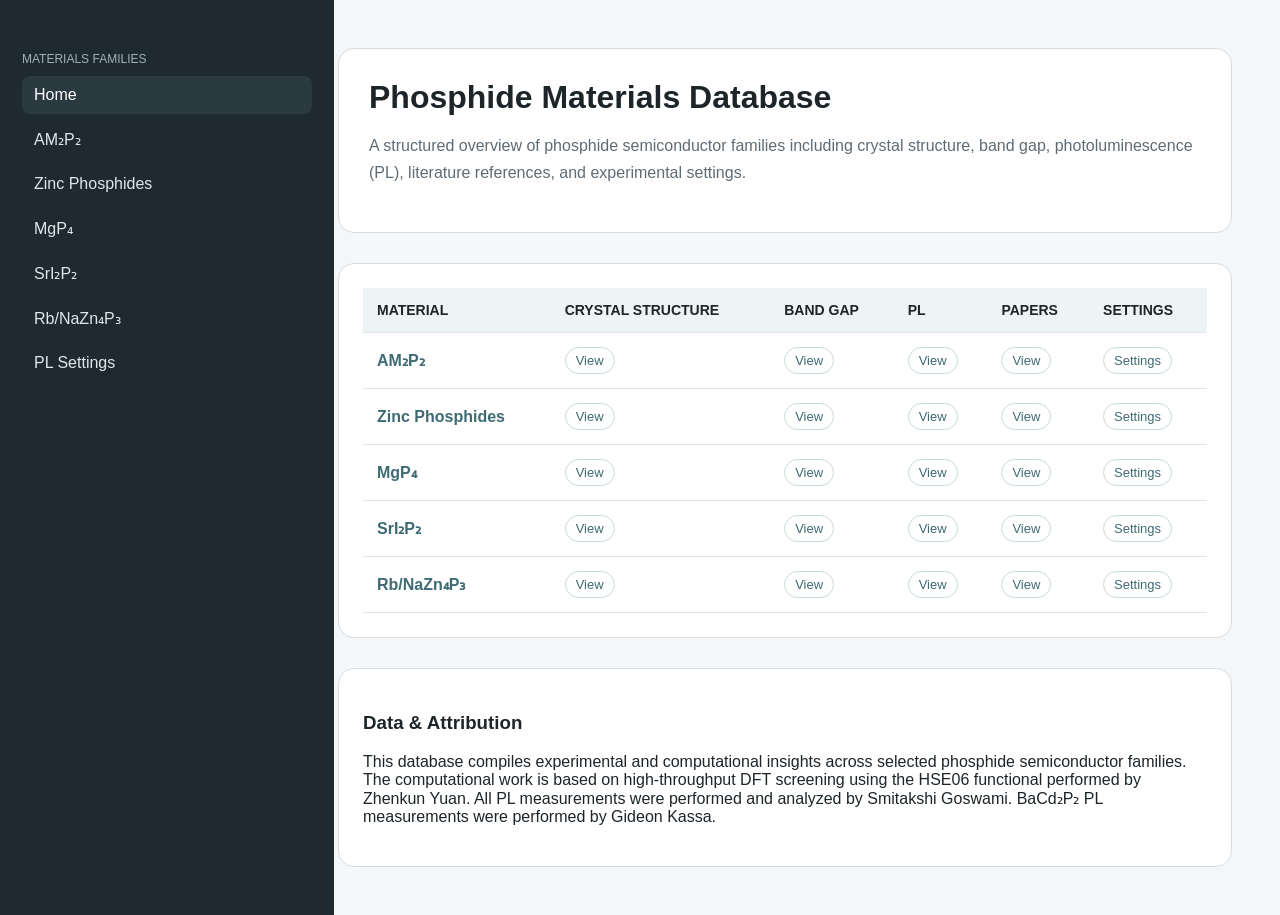
==== index.html @ 9cebbae7 "index.html" ====
<!DOCTYPE html>
<html lang="en">
<head>
  <meta charset="UTF-8" />
  <meta name="viewport" content="width=device-width, initial-scale=1.0" />
  <title>Phosphide Materials Database</title>

  <style>
    :root {
      --bg: #f4f6f8;
      --panel: #ffffff;
      --sidebar: #1f2a30;
      --sidebar-text: #dfe7eb;
      --accent: #3e6b73;
      --accent-light: #eef4f5;
      --text: #1d2529;
      --muted: #5f6b73;
      --border: #d6dde1;
    }

    body {
      margin: 0;
      font-family: Arial, sans-serif;
      background: var(--bg);
      color: var(--text);
    }

    .layout {
      display: flex;
      min-height: 100vh;
    }

    /* Sidebar */
    .sidebar {
      width: 290px;
      background: var(--sidebar);
      color: var(--sidebar-text);
      padding: 28px 22px;
      position: fixed;
      height: 100vh;
    }

    .nav-section-title {
      margin: 24px 0 10px 0;
      font-size: 12px;
      text-transform: uppercase;
      color: #9fb1ba;
    }

    .nav a {
      display: block;
      color: var(--sidebar-text);
      text-decoration: none;
      padding: 10px 12px;
      border-radius: 8px;
      margin-bottom: 6px;
    }

    .nav a:hover,
    .nav a.active {
      background: #2b3940;
      color: white;
    }

    /* Content */
    .content {
      margin-left: 290px;
      padding: 48px;
      width: calc(100% - 290px);
    }

    .hero {
      background: white;
      border: 1px solid var(--border);
      border-radius: 16px;
      padding: 30px;
      margin-bottom: 30px;
    }

    .hero h2 {
      margin: 0 0 10px 0;
      font-size: 32px;
    }

    .hero p {
      color: var(--muted);
      line-height: 1.7;
    }

    /* Table */
    .table-card {
      background: white;
      border: 1px solid var(--border);
      border-radius: 16px;
      padding: 24px;
    }

    table {
      width: 100%;
      border-collapse: collapse;
    }

    th, td {
      padding: 14px;
      border-bottom: 1px solid #e1e6ea;
      text-align: left;
    }

    th {
      background: var(--accent-light);
      font-size: 14px;
      text-transform: uppercase;
    }

    .material {
      font-weight: bold;
      color: var(--accent);
    }

    .link {
      display: inline-block;
      padding: 5px 10px;
      border: 1px solid #c9d8dc;
      border-radius: 20px;
      text-decoration: none;
      color: var(--accent);
      font-size: 13px;
    }

    .link:hover {
      background: #eef4f5;
    }

    .section {
      margin-top: 30px;
      background: white;
      border: 1px solid var(--border);
      border-radius: 16px;
      padding: 24px;
    }

  </style>
</head>
<body>

<div class="layout">

  <!-- SIDEBAR (UNCHANGED AS YOU REQUESTED) -->
  <aside class="sidebar">

    <div class="nav-section-title">Materials Families</div>
    <nav class="nav">
      <a href="index.html" class="active">Home</a>
      <a href="am2p2.html">AM₂P₂</a>
      <a href="zp.html">Zinc Phosphides</a>
      <a href="mgp4.html">MgP₄</a>
      <a href="sri2p2.html">SrI₂P₂</a>
      <a href="rb-nazn4p3.html">Rb/NaZn₄P₃</a>
      <a href="pl-settings.html">PL Settings</a>
    </nav>

  </aside>

  <!-- MAIN CONTENT -->
  <main class="content">

    <section class="hero">
      <h2>Phosphide Materials Database</h2>
      <p>
        A structured overview of phosphide semiconductor families including crystal structure,
        band gap, photoluminescence (PL), literature references, and experimental settings.
      </p>
    </section>

    <!-- TABLE -->
    <section class="table-card">
      <table>
        <thead>
          <tr>
            <th>Material</th>
            <th>Crystal Structure</th>
            <th>Band Gap</th>
            <th>PL</th>
            <th>Papers</th>
            <th>Settings</th>
          </tr>
        </thead>

        <tbody>

          <tr>
            <td class="material">AM₂P₂</td>
            <td><a class="link" href="am2p2.html">View</a></td>
            <td><a class="link" href="am2p2.html">View</a></td>
            <td><a class="link" href="am2p2.html">View</a></td>
            <td><a class="link" href="am2p2.html">View</a></td>
            <td><a class="link" href="pl-settings.html">Settings</a></td>
          </tr>

          <tr>
            <td class="material">Zinc Phosphides</td>
            <td><a class="link" href="zp.html">View</a></td>
            <td><a class="link" href="zp.html">View</a></td>
            <td><a class="link" href="zp.html">View</a></td>
            <td><a class="link" href="zp.html">View</a></td>
            <td><a class="link" href="pl-settings.html">Settings</a></td>
          </tr>

          <tr>
            <td class="material">MgP₄</td>
            <td><a class="link" href="mgp4.html">View</a></td>
            <td><a class="link" href="mgp4.html">View</a></td>
            <td><a class="link" href="mgp4.html">View</a></td>
            <td><a class="link" href="mgp4.html">View</a></td>
            <td><a class="link" href="pl-settings.html">Settings</a></td>
          </tr>

          <tr>
            <td class="material">SrI₂P₂</td>
            <td><a class="link" href="sri2p2.html">View</a></td>
            <td><a class="link" href="sri2p2.html">View</a></td>
            <td><a class="link" href="sri2p2.html">View</a></td>
            <td><a class="link" href="sri2p2.html">View</a></td>
            <td><a class="link" href="pl-settings.html">Settings</a></td>
          </tr>

          <tr>
            <td class="material">Rb/NaZn₄P₃</td>
            <td><a class="link" href="rb-nazn4p3.html">View</a></td>
            <td><a class="link" href="rb-nazn4p3.html">View</a></td>
            <td><a class="link" href="rb-nazn4p3.html">View</a></td>
            <td><a class="link" href="rb-nazn4p3.html">View</a></td>
            <td><a class="link" href="pl-settings.html">Settings</a></td>
          </tr>

        </tbody>
      </table>
    </section>

    <!-- ATTRIBUTION -->
    <section class="section">
      <h3>Data & Attribution</h3>
      <p>
        This database compiles experimental and computational insights across selected phosphide
        semiconductor families. The computational work is based on high-throughput DFT screening
        using the HSE06 functional performed by Zhenkun Yuan. All PL measurements were performed
        and analyzed by Smitakshi Goswami. BaCd₂P₂ PL measurements were performed by Gideon Kassa.
      </p>
    </section>

  </main>

</div>

</body>
</html>
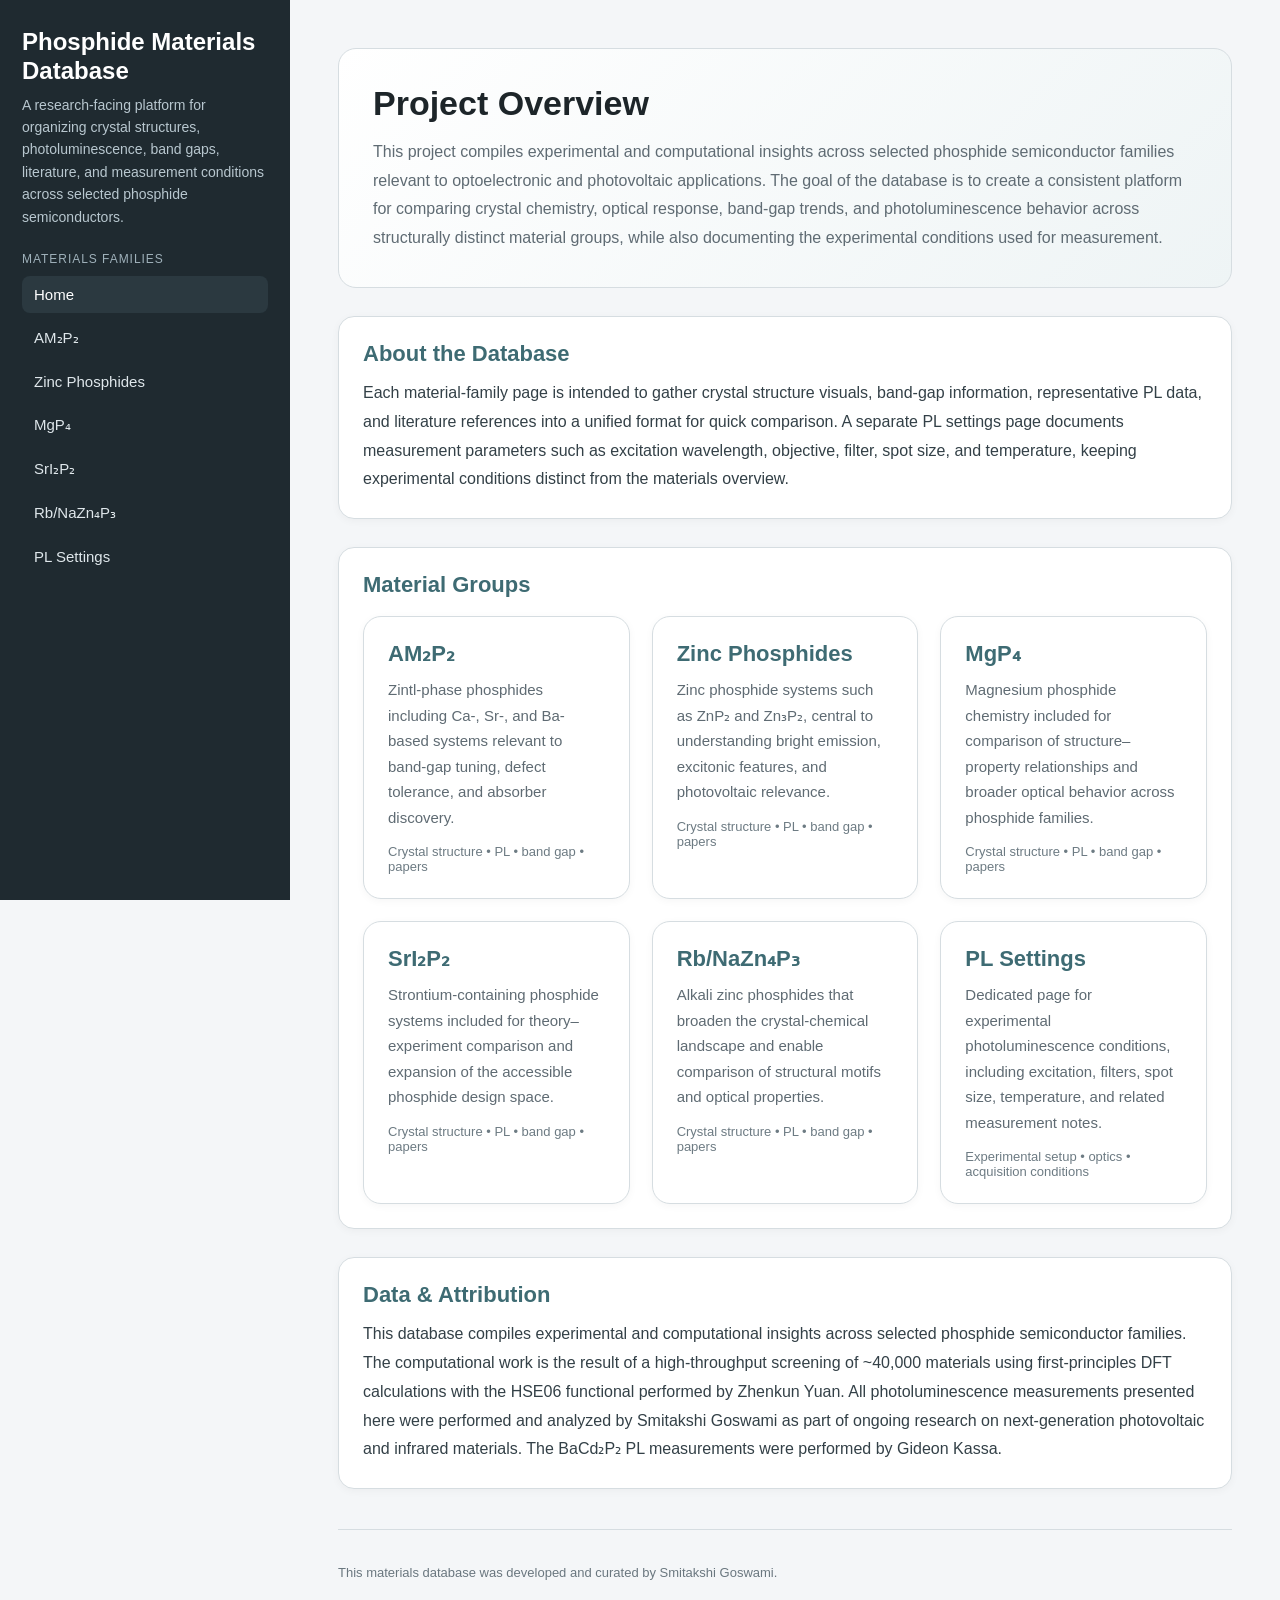
==== commit 0135fb71: "index.html" ====
--- a/index.html
+++ b/index.html
@@ -18,6 +18,10 @@
       --border: #d6dde1;
     }
 
+    * {
+      box-sizing: border-box;
+    }
+
     body {
       margin: 0;
       font-family: Arial, sans-serif;
@@ -30,19 +34,36 @@
       min-height: 100vh;
     }
 
-    /* Sidebar */
     .sidebar {
       width: 290px;
       background: var(--sidebar);
       color: var(--sidebar-text);
       padding: 28px 22px;
       position: fixed;
+      top: 0;
+      left: 0;
       height: 100vh;
+      overflow-y: auto;
+    }
+
+    .sidebar h1 {
+      margin: 0 0 8px 0;
+      font-size: 24px;
+      line-height: 1.2;
+      color: white;
+    }
+
+    .sidebar p {
+      margin: 0 0 24px 0;
+      font-size: 14px;
+      line-height: 1.6;
+      color: #b8c7cf;
     }
 
     .nav-section-title {
       margin: 24px 0 10px 0;
       font-size: 12px;
+      letter-spacing: 0.08em;
       text-transform: uppercase;
       color: #9fb1ba;
     }
@@ -54,6 +75,8 @@
       padding: 10px 12px;
       border-radius: 8px;
       margin-bottom: 6px;
+      font-size: 15px;
+      transition: background 0.18s ease;
     }
 
     .nav a:hover,
@@ -62,196 +85,249 @@
       color: white;
     }
 
-    /* Content */
     .content {
       margin-left: 290px;
-      padding: 48px;
+      padding: 48px 48px 56px;
       width: calc(100% - 290px);
     }
 
     .hero {
-      background: white;
+      background: linear-gradient(135deg, #ffffff, #eef4f5);
       border: 1px solid var(--border);
-      border-radius: 16px;
-      padding: 30px;
-      margin-bottom: 30px;
+      border-radius: 18px;
+      padding: 34px;
+      margin-bottom: 28px;
     }
 
     .hero h2 {
-      margin: 0 0 10px 0;
-      font-size: 32px;
+      margin: 0 0 14px 0;
+      font-size: 34px;
+      line-height: 1.2;
     }
 
     .hero p {
+      margin: 0;
+      max-width: 920px;
       color: var(--muted);
-      line-height: 1.7;
-    }
-
-    /* Table */
-    .table-card {
-      background: white;
+      font-size: 16px;
+      line-height: 1.8;
+    }
+
+    .section-card {
+      background: var(--panel);
       border: 1px solid var(--border);
       border-radius: 16px;
       padding: 24px;
-    }
-
-    table {
-      width: 100%;
-      border-collapse: collapse;
-    }
-
-    th, td {
-      padding: 14px;
-      border-bottom: 1px solid #e1e6ea;
-      text-align: left;
-    }
-
-    th {
-      background: var(--accent-light);
-      font-size: 14px;
-      text-transform: uppercase;
-    }
-
-    .material {
-      font-weight: bold;
+      margin-bottom: 28px;
+      box-shadow: 0 2px 8px rgba(18, 28, 33, 0.04);
+    }
+
+    .section-card h3 {
+      margin: 0 0 12px 0;
+      font-size: 22px;
       color: var(--accent);
     }
 
-    .link {
-      display: inline-block;
-      padding: 5px 10px;
-      border: 1px solid #c9d8dc;
-      border-radius: 20px;
-      text-decoration: none;
-      color: var(--accent);
-      font-size: 13px;
-    }
-
-    .link:hover {
-      background: #eef4f5;
-    }
-
-    .section {
-      margin-top: 30px;
+    .section-card p {
+      margin: 0;
+      color: #334047;
+      line-height: 1.8;
+      font-size: 16px;
+    }
+
+    .grid {
+      display: grid;
+      grid-template-columns: repeat(auto-fit, minmax(240px, 1fr));
+      gap: 22px;
+      margin-top: 18px;
+    }
+
+    .card {
+      display: block;
       background: white;
       border: 1px solid var(--border);
-      border-radius: 16px;
+      border-radius: 18px;
       padding: 24px;
-    }
-
+      text-decoration: none;
+      color: inherit;
+      box-shadow: 0 2px 8px rgba(18, 28, 33, 0.04);
+      transition: transform 0.18s ease, box-shadow 0.18s ease, border-color 0.18s ease;
+    }
+
+    .card:hover {
+      transform: translateY(-4px);
+      box-shadow: 0 10px 22px rgba(18, 28, 33, 0.08);
+      border-color: #b8cbd0;
+    }
+
+    .card h4 {
+      margin: 0 0 10px 0;
+      font-size: 22px;
+      color: var(--accent);
+    }
+
+    .card p {
+      margin: 0;
+      color: var(--muted);
+      font-size: 15px;
+      line-height: 1.7;
+    }
+
+    .card .meta {
+      margin-top: 14px;
+      font-size: 13px;
+      color: #6d7b83;
+    }
+
+    .site-footer {
+      margin-top: 40px;
+      padding: 20px 0;
+      font-size: 13px;
+      color: #6a777f;
+      border-top: 1px solid var(--border);
+      line-height: 1.6;
+    }
+
+    @media (max-width: 900px) {
+      .sidebar {
+        position: relative;
+        width: 100%;
+        height: auto;
+      }
+
+      .content {
+        margin-left: 0;
+        width: 100%;
+        padding: 28px 20px 36px;
+      }
+
+      .layout {
+        flex-direction: column;
+      }
+    }
   </style>
 </head>
 <body>
-
-<div class="layout">
-
-  <!-- SIDEBAR (UNCHANGED AS YOU REQUESTED) -->
-  <aside class="sidebar">
-
-    <div class="nav-section-title">Materials Families</div>
-    <nav class="nav">
-      <a href="index.html" class="active">Home</a>
-      <a href="am2p2.html">AM₂P₂</a>
-      <a href="zp.html">Zinc Phosphides</a>
-      <a href="mgp4.html">MgP₄</a>
-      <a href="sri2p2.html">SrI₂P₂</a>
-      <a href="rb-nazn4p3.html">Rb/NaZn₄P₃</a>
-      <a href="pl-settings.html">PL Settings</a>
-    </nav>
-
-  </aside>
-
-  <!-- MAIN CONTENT -->
-  <main class="content">
-
-    <section class="hero">
-      <h2>Phosphide Materials Database</h2>
+  <div class="layout">
+    <aside class="sidebar">
+      <h1>Phosphide Materials Database</h1>
       <p>
-        A structured overview of phosphide semiconductor families including crystal structure,
-        band gap, photoluminescence (PL), literature references, and experimental settings.
+        A research-facing platform for organizing crystal structures, photoluminescence,
+        band gaps, literature, and measurement conditions across selected phosphide semiconductors.
       </p>
-    </section>
-
-    <!-- TABLE -->
-    <section class="table-card">
-      <table>
-        <thead>
-          <tr>
-            <th>Material</th>
-            <th>Crystal Structure</th>
-            <th>Band Gap</th>
-            <th>PL</th>
-            <th>Papers</th>
-            <th>Settings</th>
-          </tr>
-        </thead>
-
-        <tbody>
-
-          <tr>
-            <td class="material">AM₂P₂</td>
-            <td><a class="link" href="am2p2.html">View</a></td>
-            <td><a class="link" href="am2p2.html">View</a></td>
-            <td><a class="link" href="am2p2.html">View</a></td>
-            <td><a class="link" href="am2p2.html">View</a></td>
-            <td><a class="link" href="pl-settings.html">Settings</a></td>
-          </tr>
-
-          <tr>
-            <td class="material">Zinc Phosphides</td>
-            <td><a class="link" href="zp.html">View</a></td>
-            <td><a class="link" href="zp.html">View</a></td>
-            <td><a class="link" href="zp.html">View</a></td>
-            <td><a class="link" href="zp.html">View</a></td>
-            <td><a class="link" href="pl-settings.html">Settings</a></td>
-          </tr>
-
-          <tr>
-            <td class="material">MgP₄</td>
-            <td><a class="link" href="mgp4.html">View</a></td>
-            <td><a class="link" href="mgp4.html">View</a></td>
-            <td><a class="link" href="mgp4.html">View</a></td>
-            <td><a class="link" href="mgp4.html">View</a></td>
-            <td><a class="link" href="pl-settings.html">Settings</a></td>
-          </tr>
-
-          <tr>
-            <td class="material">SrI₂P₂</td>
-            <td><a class="link" href="sri2p2.html">View</a></td>
-            <td><a class="link" href="sri2p2.html">View</a></td>
-            <td><a class="link" href="sri2p2.html">View</a></td>
-            <td><a class="link" href="sri2p2.html">View</a></td>
-            <td><a class="link" href="pl-settings.html">Settings</a></td>
-          </tr>
-
-          <tr>
-            <td class="material">Rb/NaZn₄P₃</td>
-            <td><a class="link" href="rb-nazn4p3.html">View</a></td>
-            <td><a class="link" href="rb-nazn4p3.html">View</a></td>
-            <td><a class="link" href="rb-nazn4p3.html">View</a></td>
-            <td><a class="link" href="rb-nazn4p3.html">View</a></td>
-            <td><a class="link" href="pl-settings.html">Settings</a></td>
-          </tr>
-
-        </tbody>
-      </table>
-    </section>
-
-    <!-- ATTRIBUTION -->
-    <section class="section">
-      <h3>Data & Attribution</h3>
-      <p>
-        This database compiles experimental and computational insights across selected phosphide
-        semiconductor families. The computational work is based on high-throughput DFT screening
-        using the HSE06 functional performed by Zhenkun Yuan. All PL measurements were performed
-        and analyzed by Smitakshi Goswami. BaCd₂P₂ PL measurements were performed by Gideon Kassa.
-      </p>
-    </section>
-
-  </main>
-
-</div>
-
+
+      <div class="nav-section-title">Materials Families</div>
+      <nav class="nav">
+        <a href="index.html" class="active">Home</a>
+        <a href="am2p2.html">AM₂P₂</a>
+        <a href="zp.html">Zinc Phosphides</a>
+        <a href="mgp4.html">MgP₄</a>
+        <a href="sri2p2.html">SrI₂P₂</a>
+        <a href="rb-nazn4p3.html">Rb/NaZn₄P₃</a>
+        <a href="pl-settings.html">PL Settings</a>
+      </nav>
+    </aside>
+
+    <main class="content">
+      <section class="hero">
+        <h2>Project Overview</h2>
+        <p>
+          This project compiles experimental and computational insights across selected phosphide
+          semiconductor families relevant to optoelectronic and photovoltaic applications.
+          The goal of the database is to create a consistent platform for comparing crystal chemistry,
+          optical response, band-gap trends, and photoluminescence behavior across structurally distinct
+          material groups, while also documenting the experimental conditions used for measurement.
+        </p>
+      </section>
+
+      <section class="section-card">
+        <h3>About the Database</h3>
+        <p>
+          Each material-family page is intended to gather crystal structure visuals, band-gap information,
+          representative PL data, and literature references into a unified format for quick comparison.
+          A separate PL settings page documents measurement parameters such as excitation wavelength,
+          objective, filter, spot size, and temperature, keeping experimental conditions distinct from
+          the materials overview.
+        </p>
+      </section>
+
+      <section class="section-card">
+        <h3>Material Groups</h3>
+        <div class="grid">
+          <a class="card" href="am2p2.html">
+            <h4>AM₂P₂</h4>
+            <p>
+              Zintl-phase phosphides including Ca-, Sr-, and Ba-based systems relevant to band-gap tuning,
+              defect tolerance, and absorber discovery.
+            </p>
+            <div class="meta">Crystal structure • PL • band gap • papers</div>
+          </a>
+
+          <a class="card" href="zp.html">
+            <h4>Zinc Phosphides</h4>
+            <p>
+              Zinc phosphide systems such as ZnP₂ and Zn₃P₂, central to understanding bright emission,
+              excitonic features, and photovoltaic relevance.
+            </p>
+            <div class="meta">Crystal structure • PL • band gap • papers</div>
+          </a>
+
+          <a class="card" href="mgp4.html">
+            <h4>MgP₄</h4>
+            <p>
+              Magnesium phosphide chemistry included for comparison of structure–property relationships
+              and broader optical behavior across phosphide families.
+            </p>
+            <div class="meta">Crystal structure • PL • band gap • papers</div>
+          </a>
+
+          <a class="card" href="sri2p2.html">
+            <h4>SrI₂P₂</h4>
+            <p>
+              Strontium-containing phosphide systems included for theory–experiment comparison and
+              expansion of the accessible phosphide design space.
+            </p>
+            <div class="meta">Crystal structure • PL • band gap • papers</div>
+          </a>
+
+          <a class="card" href="rb-nazn4p3.html">
+            <h4>Rb/NaZn₄P₃</h4>
+            <p>
+              Alkali zinc phosphides that broaden the crystal-chemical landscape and enable comparison
+              of structural motifs and optical properties.
+            </p>
+            <div class="meta">Crystal structure • PL • band gap • papers</div>
+          </a>
+
+          <a class="card" href="pl-settings.html">
+            <h4>PL Settings</h4>
+            <p>
+              Dedicated page for experimental photoluminescence conditions, including excitation,
+              filters, spot size, temperature, and related measurement notes.
+            </p>
+            <div class="meta">Experimental setup • optics • acquisition conditions</div>
+          </a>
+        </div>
+      </section>
+
+      <section class="section-card">
+        <h3>Data & Attribution</h3>
+        <p>
+          This database compiles experimental and computational insights across selected phosphide
+          semiconductor families. The computational work is the result of a high-throughput screening
+          of ~40,000 materials using first-principles DFT calculations with the HSE06 functional
+          performed by Zhenkun Yuan. All photoluminescence measurements presented here were performed
+          and analyzed by Smitakshi Goswami as part of ongoing research on next-generation photovoltaic
+          and infrared materials. The BaCd₂P₂ PL measurements were performed by Gideon Kassa.
+        </p>
+      </section>
+
+      <footer class="site-footer">
+        <p>
+          This materials database was developed and curated by Smitakshi Goswami.
+        </p>
+      </footer>
+    </main>
+  </div>
 </body>
 </html>
-  
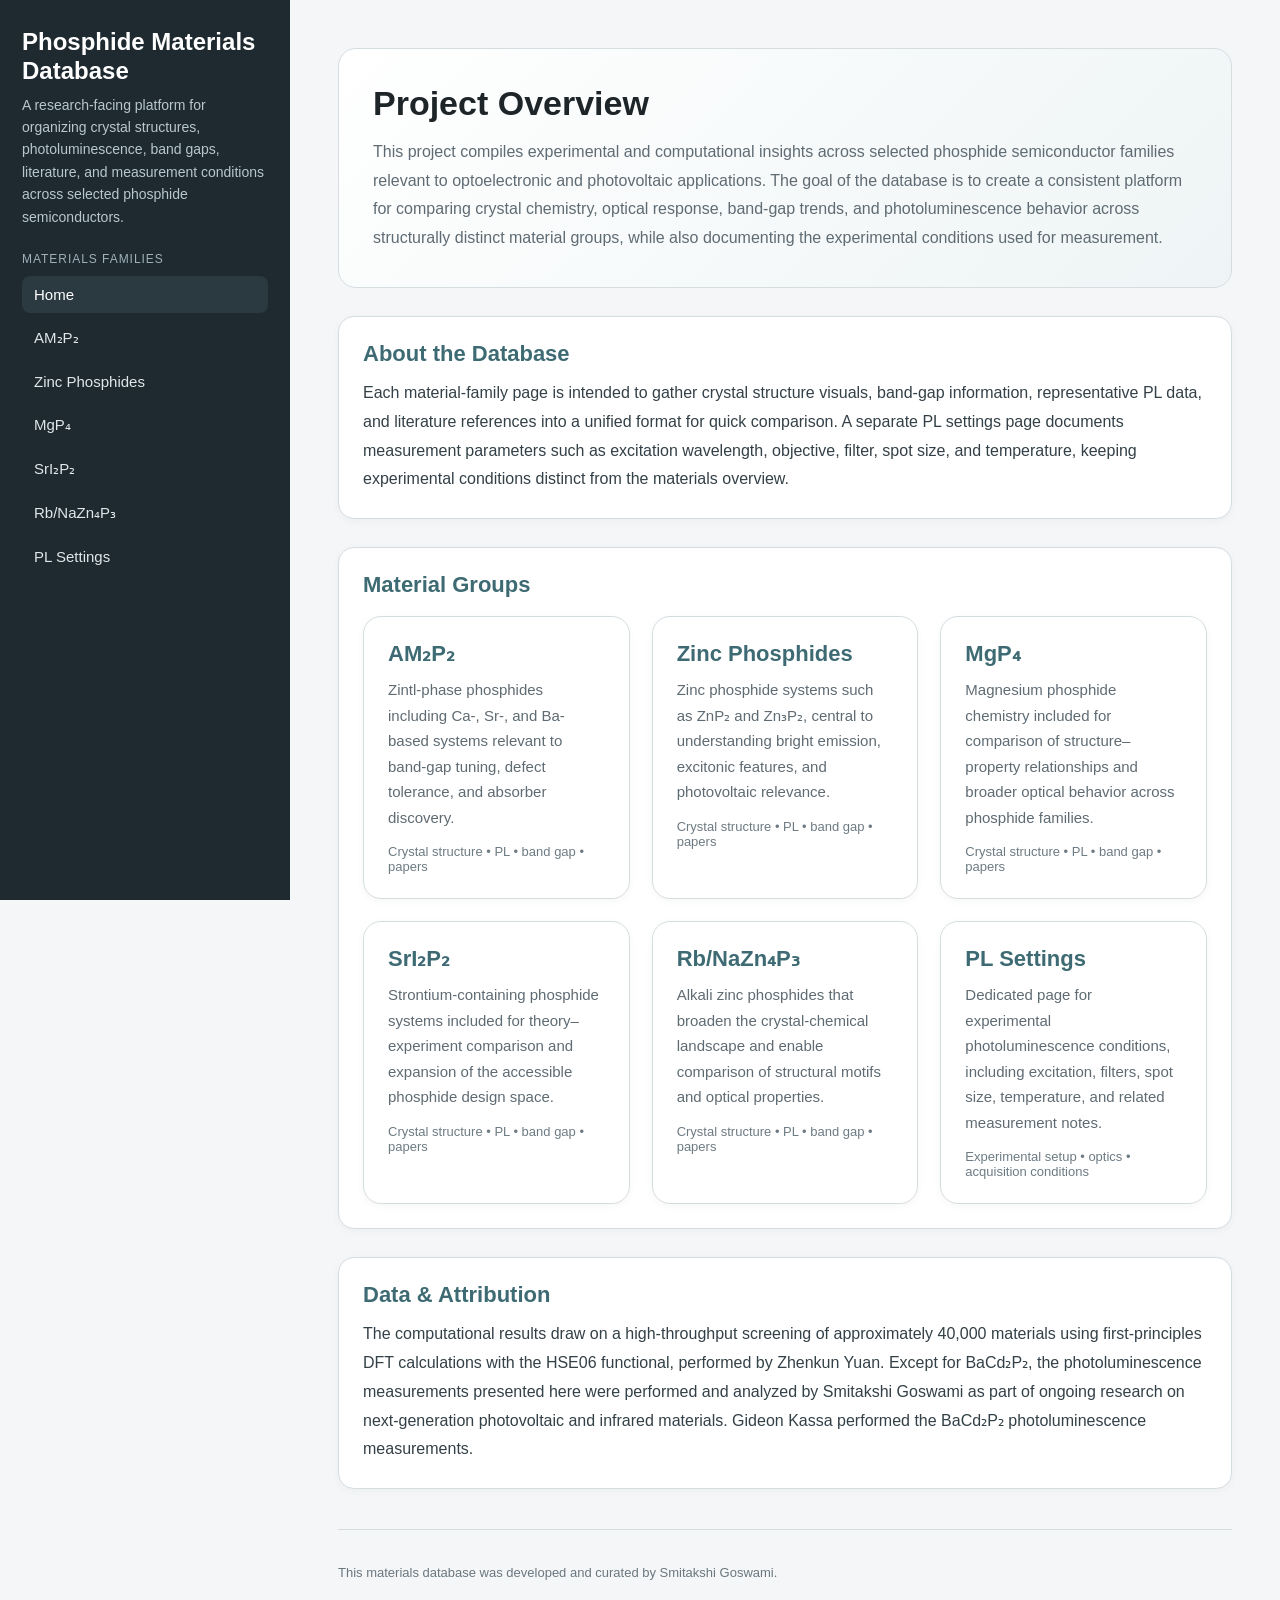
==== commit db2d3502: "Update index.html" ====
--- a/index.html
+++ b/index.html
@@ -47,21 +47,21 @@
     }
 
     .sidebar h1 {
-      margin: 0 0 8px 0;
+      margin: 0 0 8px;
       font-size: 24px;
       line-height: 1.2;
       color: white;
     }
 
     .sidebar p {
-      margin: 0 0 24px 0;
+      margin: 0 0 24px;
       font-size: 14px;
       line-height: 1.6;
       color: #b8c7cf;
     }
 
     .nav-section-title {
-      margin: 24px 0 10px 0;
+      margin: 24px 0 10px;
       font-size: 12px;
       letter-spacing: 0.08em;
       text-transform: uppercase;
@@ -92,7 +92,7 @@
     }
 
     .hero {
-      background: linear-gradient(135deg, #ffffff, #eef4f5);
+      background: linear-gradient(135deg, var(--panel), var(--accent-light));
       border: 1px solid var(--border);
       border-radius: 18px;
       padding: 34px;
@@ -100,7 +100,7 @@
     }
 
     .hero h2 {
-      margin: 0 0 14px 0;
+      margin: 0 0 14px;
       font-size: 34px;
       line-height: 1.2;
     }
@@ -123,7 +123,7 @@
     }
 
     .section-card h3 {
-      margin: 0 0 12px 0;
+      margin: 0 0 12px;
       font-size: 22px;
       color: var(--accent);
     }
@@ -161,7 +161,7 @@
     }
 
     .card h4 {
-      margin: 0 0 10px 0;
+      margin: 0 0 10px;
       font-size: 22px;
       color: var(--accent);
     }
@@ -218,9 +218,9 @@
 
       <div class="nav-section-title">Materials Families</div>
       <nav class="nav">
-        <a href="index.html" class="active">Home</a>
+        <a href="index.html" class="active" aria-current="page">Home</a>
         <a href="am2p2.html">AM₂P₂</a>
-        <a href="zp.html">Zinc Phosphides</a>
+        <a href="znp.html">Zinc Phosphides</a>
         <a href="mgp4.html">MgP₄</a>
         <a href="sri2p2.html">SrI₂P₂</a>
         <a href="rb-nazn4p3.html">Rb/NaZn₄P₃</a>
@@ -263,7 +263,7 @@
             <div class="meta">Crystal structure • PL • band gap • papers</div>
           </a>
 
-          <a class="card" href="zp.html">
+          <a class="card" href="znp.html">
             <h4>Zinc Phosphides</h4>
             <p>
               Zinc phosphide systems such as ZnP₂ and Zn₃P₂, central to understanding bright emission,
@@ -311,21 +311,19 @@
       </section>
 
       <section class="section-card">
-        <h3>Data & Attribution</h3>
+        <h3>Data &amp; Attribution</h3>
         <p>
-          This database compiles experimental and computational insights across selected phosphide
-          semiconductor families. The computational work is the result of a high-throughput screening
-          of ~40,000 materials using first-principles DFT calculations with the HSE06 functional
-          performed by Zhenkun Yuan. All photoluminescence measurements presented here were performed
-          and analyzed by Smitakshi Goswami as part of ongoing research on next-generation photovoltaic
-          and infrared materials. The BaCd₂P₂ PL measurements were performed by Gideon Kassa.
+          The computational results draw on a high-throughput screening of approximately 40,000
+          materials using first-principles DFT calculations with the HSE06 functional, performed
+          by Zhenkun Yuan. Except for BaCd₂P₂, the photoluminescence measurements presented here
+          were performed and analyzed by Smitakshi Goswami as part of ongoing research on
+          next-generation photovoltaic and infrared materials. Gideon Kassa performed the
+          BaCd₂P₂ photoluminescence measurements.
         </p>
       </section>
 
       <footer class="site-footer">
-        <p>
-          This materials database was developed and curated by Smitakshi Goswami.
-        </p>
+        <p>This materials database was developed and curated by Smitakshi Goswami.</p>
       </footer>
     </main>
   </div>
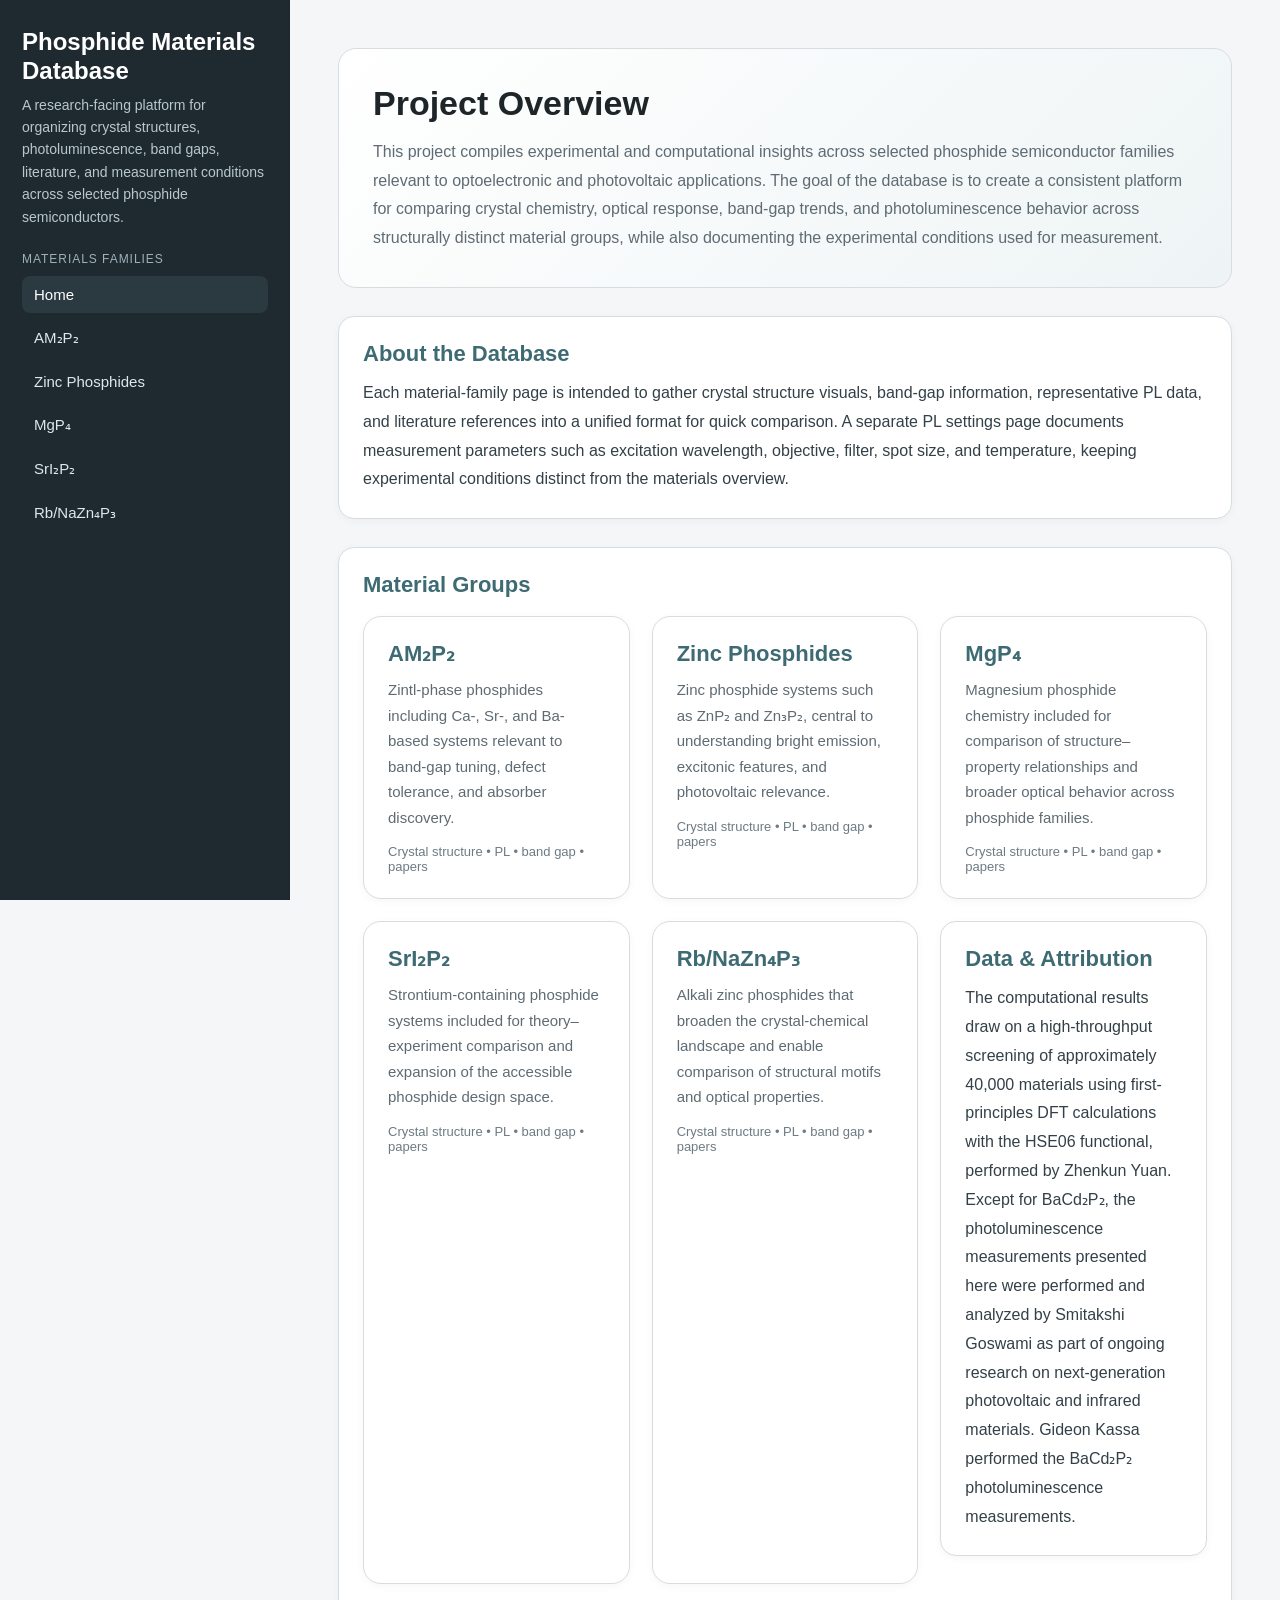
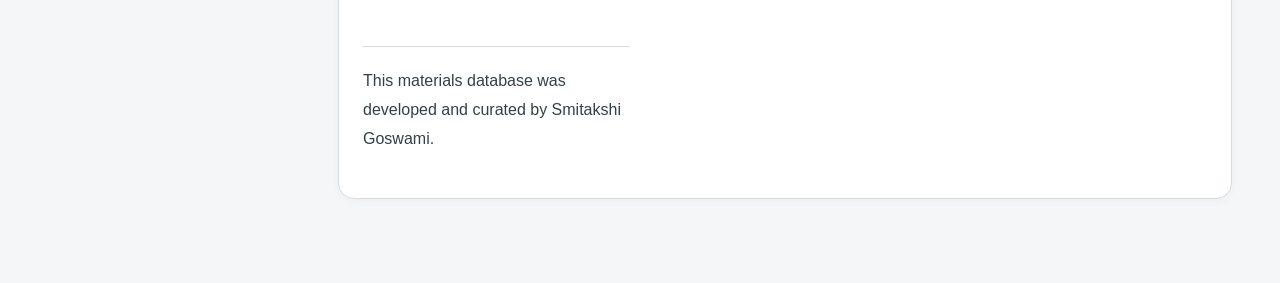
==== commit e2aa5e2a: "Update index.html" ====
--- a/index.html
+++ b/index.html
@@ -224,7 +224,7 @@
         <a href="mgp4.html">MgP₄</a>
         <a href="sri2p2.html">SrI₂P₂</a>
         <a href="rb-nazn4p3.html">Rb/NaZn₄P₃</a>
-        <a href="pl-settings.html">PL Settings</a>
+       
       </nav>
     </aside>
 
@@ -299,16 +299,6 @@
             <div class="meta">Crystal structure • PL • band gap • papers</div>
           </a>
 
-          <a class="card" href="pl-settings.html">
-            <h4>PL Settings</h4>
-            <p>
-              Dedicated page for experimental photoluminescence conditions, including excitation,
-              filters, spot size, temperature, and related measurement notes.
-            </p>
-            <div class="meta">Experimental setup • optics • acquisition conditions</div>
-          </a>
-        </div>
-      </section>
 
       <section class="section-card">
         <h3>Data &amp; Attribution</h3>
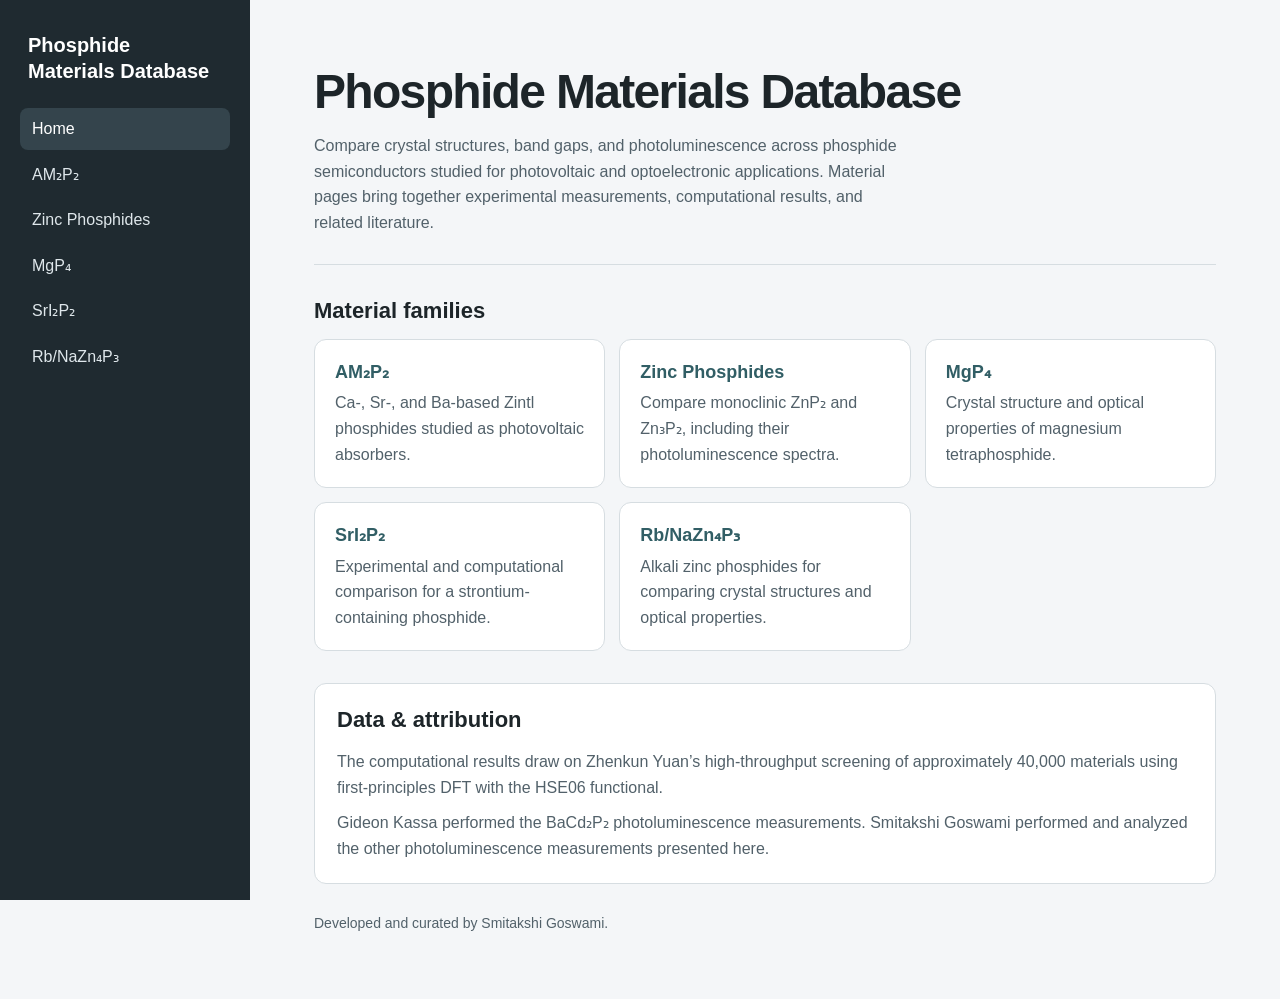
==== commit bfced5a1: "Update index.html" ====
--- a/index.html
+++ b/index.html
@@ -7,14 +7,12 @@
 
   <style>
     :root {
-      --bg: #f4f6f8;
-      --panel: #ffffff;
+      --background: #f4f6f8;
+      --surface: #fff;
       --sidebar: #1f2a30;
-      --sidebar-text: #dfe7eb;
-      --accent: #3e6b73;
-      --accent-light: #eef4f5;
       --text: #1d2529;
-      --muted: #5f6b73;
+      --muted: #52616a;
+      --accent: #315e65;
       --border: #d6dde1;
     }
 
@@ -24,296 +22,255 @@
 
     body {
       margin: 0;
+      background: var(--background);
+      color: var(--text);
       font-family: Arial, sans-serif;
-      background: var(--bg);
-      color: var(--text);
+      line-height: 1.6;
     }
 
     .layout {
-      display: flex;
+      display: grid;
+      grid-template-columns: 250px minmax(0, 1fr);
       min-height: 100vh;
     }
 
     .sidebar {
-      width: 290px;
-      background: var(--sidebar);
-      color: var(--sidebar-text);
-      padding: 28px 22px;
-      position: fixed;
+      position: sticky;
       top: 0;
-      left: 0;
       height: 100vh;
       overflow-y: auto;
-    }
-
-    .sidebar h1 {
-      margin: 0 0 8px;
-      font-size: 24px;
-      line-height: 1.2;
-      color: white;
-    }
-
-    .sidebar p {
-      margin: 0 0 24px;
-      font-size: 14px;
-      line-height: 1.6;
-      color: #b8c7cf;
-    }
-
-    .nav-section-title {
-      margin: 24px 0 10px;
-      font-size: 12px;
-      letter-spacing: 0.08em;
-      text-transform: uppercase;
-      color: #9fb1ba;
+      padding: 32px 20px;
+      background: var(--sidebar);
+      color: #dfe7eb;
+    }
+
+    .site-name {
+      display: block;
+      margin: 0 8px 24px;
+      color: #fff;
+      font-size: 20px;
+      font-weight: 700;
+      line-height: 1.3;
+      text-decoration: none;
+    }
+
+    .nav {
+      display: grid;
+      gap: 4px;
     }
 
     .nav a {
-      display: block;
-      color: var(--sidebar-text);
+      padding: 8px 12px;
+      border-radius: 8px;
+      color: inherit;
       text-decoration: none;
-      padding: 10px 12px;
-      border-radius: 8px;
-      margin-bottom: 6px;
-      font-size: 15px;
-      transition: background 0.18s ease;
     }
 
     .nav a:hover,
-    .nav a.active {
-      background: #2b3940;
-      color: white;
+    .nav a[aria-current="page"] {
+      background: #34444c;
+      color: #fff;
     }
 
     .content {
-      margin-left: 290px;
-      padding: 48px 48px 56px;
-      width: calc(100% - 290px);
+      width: 100%;
+      max-width: 1220px;
+      margin-inline: auto;
+      padding: clamp(24px, 5vw, 64px);
     }
 
     .hero {
-      background: linear-gradient(135deg, var(--panel), var(--accent-light));
-      border: 1px solid var(--border);
-      border-radius: 18px;
-      padding: 34px;
-      margin-bottom: 28px;
-    }
-
-    .hero h2 {
-      margin: 0 0 14px;
-      font-size: 34px;
-      line-height: 1.2;
+      padding-bottom: 28px;
+      border-bottom: 1px solid var(--border);
+    }
+
+    h1, h2, h3, p {
+      margin: 0;
+    }
+
+    h1 {
+      font-size: clamp(30px, 4vw, 48px);
+      line-height: 1.15;
+      letter-spacing: -0.035em;
+    }
+
+    h2 {
+      margin-bottom: 14px;
+      font-size: 22px;
+      line-height: 1.3;
     }
 
     .hero p {
-      margin: 0;
-      max-width: 920px;
+      max-width: 66ch;
+      margin-top: 14px;
       color: var(--muted);
-      font-size: 16px;
-      line-height: 1.8;
-    }
-
-    .section-card {
-      background: var(--panel);
-      border: 1px solid var(--border);
-      border-radius: 16px;
-      padding: 24px;
-      margin-bottom: 28px;
-      box-shadow: 0 2px 8px rgba(18, 28, 33, 0.04);
-    }
-
-    .section-card h3 {
-      margin: 0 0 12px;
-      font-size: 22px;
-      color: var(--accent);
-    }
-
-    .section-card p {
-      margin: 0;
-      color: #334047;
-      line-height: 1.8;
-      font-size: 16px;
+    }
+
+    .section {
+      margin-top: 32px;
     }
 
     .grid {
       display: grid;
-      grid-template-columns: repeat(auto-fit, minmax(240px, 1fr));
-      gap: 22px;
-      margin-top: 18px;
+      grid-template-columns: repeat(auto-fit, minmax(min(100%, 230px), 1fr));
+      gap: 14px;
     }
 
     .card {
       display: block;
-      background: white;
+      padding: 20px;
       border: 1px solid var(--border);
-      border-radius: 18px;
-      padding: 24px;
+      border-radius: 12px;
+      background: var(--surface);
+      color: inherit;
       text-decoration: none;
-      color: inherit;
-      box-shadow: 0 2px 8px rgba(18, 28, 33, 0.04);
-      transition: transform 0.18s ease, box-shadow 0.18s ease, border-color 0.18s ease;
     }
 
     .card:hover {
-      transform: translateY(-4px);
-      box-shadow: 0 10px 22px rgba(18, 28, 33, 0.08);
-      border-color: #b8cbd0;
-    }
-
-    .card h4 {
-      margin: 0 0 10px;
-      font-size: 22px;
+      border-color: var(--accent);
+      background: #f5faf9;
+    }
+
+    .card h3 {
+      margin-bottom: 6px;
       color: var(--accent);
-    }
-
-    .card p {
-      margin: 0;
+      font-size: 18px;
+      line-height: 1.35;
+    }
+
+    .card p,
+    .attribution p {
       color: var(--muted);
-      font-size: 15px;
-      line-height: 1.7;
-    }
-
-    .card .meta {
-      margin-top: 14px;
-      font-size: 13px;
-      color: #6d7b83;
+    }
+
+    .attribution {
+      padding: 22px;
+      border: 1px solid var(--border);
+      border-radius: 12px;
+      background: var(--surface);
+    }
+
+    .attribution p + p {
+      margin-top: 10px;
     }
 
     .site-footer {
-      margin-top: 40px;
-      padding: 20px 0;
-      font-size: 13px;
-      color: #6a777f;
-      border-top: 1px solid var(--border);
-      line-height: 1.6;
-    }
-
-    @media (max-width: 900px) {
+      margin-top: 28px;
+      color: var(--muted);
+      font-size: 14px;
+    }
+
+    a:focus-visible {
+      outline: 3px solid #477e86;
+      outline-offset: 3px;
+    }
+
+    .sidebar a:focus-visible {
+      outline-color: #b1e0e4;
+    }
+
+    @media (max-width: 760px) {
+      .layout {
+        grid-template-columns: minmax(0, 1fr);
+      }
+
       .sidebar {
-        position: relative;
-        width: 100%;
+        position: static;
         height: auto;
-      }
-
-      .content {
-        margin-left: 0;
-        width: 100%;
-        padding: 28px 20px 36px;
-      }
-
-      .layout {
-        flex-direction: column;
+        padding: 20px;
+      }
+
+      .site-name {
+        margin: 0 0 12px;
+      }
+
+      .nav {
+        display: flex;
+        flex-wrap: wrap;
+      }
+
+      .nav a {
+        padding: 6px 10px;
       }
     }
   </style>
 </head>
+
 <body>
   <div class="layout">
     <aside class="sidebar">
-      <h1>Phosphide Materials Database</h1>
-      <p>
-        A research-facing platform for organizing crystal structures, photoluminescence,
-        band gaps, literature, and measurement conditions across selected phosphide semiconductors.
-      </p>
-
-      <div class="nav-section-title">Materials Families</div>
-      <nav class="nav">
-        <a href="index.html" class="active" aria-current="page">Home</a>
+      <a class="site-name" href="index.html">Phosphide Materials Database</a>
+
+      <nav class="nav" aria-label="Main navigation">
+        <a href="index.html" aria-current="page">Home</a>
         <a href="am2p2.html">AM₂P₂</a>
         <a href="znp.html">Zinc Phosphides</a>
         <a href="mgp4.html">MgP₄</a>
         <a href="sri2p2.html">SrI₂P₂</a>
         <a href="rb-nazn4p3.html">Rb/NaZn₄P₃</a>
-       
       </nav>
     </aside>
 
     <main class="content">
-      <section class="hero">
-        <h2>Project Overview</h2>
+      <header class="hero">
+        <h1>Phosphide Materials Database</h1>
         <p>
-          This project compiles experimental and computational insights across selected phosphide
-          semiconductor families relevant to optoelectronic and photovoltaic applications.
-          The goal of the database is to create a consistent platform for comparing crystal chemistry,
-          optical response, band-gap trends, and photoluminescence behavior across structurally distinct
-          material groups, while also documenting the experimental conditions used for measurement.
+          Compare crystal structures, band gaps, and photoluminescence across
+          phosphide semiconductors studied for photovoltaic and optoelectronic
+          applications. Material pages bring together experimental measurements,
+          computational results, and related literature.
+        </p>
+      </header>
+
+      <section class="section" aria-labelledby="materials-heading">
+        <h2 id="materials-heading">Material families</h2>
+
+        <div class="grid">
+          <a class="card" href="am2p2.html">
+            <h3>AM₂P₂</h3>
+            <p>Ca-, Sr-, and Ba-based Zintl phosphides studied as photovoltaic absorbers.</p>
+          </a>
+
+          <a class="card" href="znp.html">
+            <h3>Zinc Phosphides</h3>
+            <p>Compare monoclinic ZnP₂ and Zn₃P₂, including their photoluminescence spectra.</p>
+          </a>
+
+          <a class="card" href="mgp4.html">
+            <h3>MgP₄</h3>
+            <p>Crystal structure and optical properties of magnesium tetraphosphide.</p>
+          </a>
+
+          <a class="card" href="sri2p2.html">
+            <h3>SrI₂P₂</h3>
+            <p>Experimental and computational comparison for a strontium-containing phosphide.</p>
+          </a>
+
+          <a class="card" href="rb-nazn4p3.html">
+            <h3>Rb/NaZn₄P₃</h3>
+            <p>Alkali zinc phosphides for comparing crystal structures and optical properties.</p>
+          </a>
+        </div>
+      </section>
+
+      <section class="section attribution" aria-labelledby="attribution-heading">
+        <h2 id="attribution-heading">Data &amp; attribution</h2>
+
+        <p>
+          The computational results draw on Zhenkun Yuan’s high-throughput
+          screening of approximately 40,000 materials using first-principles
+          DFT with the HSE06 functional.
+        </p>
+
+        <p>
+          Gideon Kassa performed the BaCd₂P₂ photoluminescence measurements.
+          Smitakshi Goswami performed and analyzed the other photoluminescence
+          measurements presented here.
         </p>
       </section>
 
-      <section class="section-card">
-        <h3>About the Database</h3>
-        <p>
-          Each material-family page is intended to gather crystal structure visuals, band-gap information,
-          representative PL data, and literature references into a unified format for quick comparison.
-          A separate PL settings page documents measurement parameters such as excitation wavelength,
-          objective, filter, spot size, and temperature, keeping experimental conditions distinct from
-          the materials overview.
-        </p>
-      </section>
-
-      <section class="section-card">
-        <h3>Material Groups</h3>
-        <div class="grid">
-          <a class="card" href="am2p2.html">
-            <h4>AM₂P₂</h4>
-            <p>
-              Zintl-phase phosphides including Ca-, Sr-, and Ba-based systems relevant to band-gap tuning,
-              defect tolerance, and absorber discovery.
-            </p>
-            <div class="meta">Crystal structure • PL • band gap • papers</div>
-          </a>
-
-          <a class="card" href="znp.html">
-            <h4>Zinc Phosphides</h4>
-            <p>
-              Zinc phosphide systems such as ZnP₂ and Zn₃P₂, central to understanding bright emission,
-              excitonic features, and photovoltaic relevance.
-            </p>
-            <div class="meta">Crystal structure • PL • band gap • papers</div>
-          </a>
-
-          <a class="card" href="mgp4.html">
-            <h4>MgP₄</h4>
-            <p>
-              Magnesium phosphide chemistry included for comparison of structure–property relationships
-              and broader optical behavior across phosphide families.
-            </p>
-            <div class="meta">Crystal structure • PL • band gap • papers</div>
-          </a>
-
-          <a class="card" href="sri2p2.html">
-            <h4>SrI₂P₂</h4>
-            <p>
-              Strontium-containing phosphide systems included for theory–experiment comparison and
-              expansion of the accessible phosphide design space.
-            </p>
-            <div class="meta">Crystal structure • PL • band gap • papers</div>
-          </a>
-
-          <a class="card" href="rb-nazn4p3.html">
-            <h4>Rb/NaZn₄P₃</h4>
-            <p>
-              Alkali zinc phosphides that broaden the crystal-chemical landscape and enable comparison
-              of structural motifs and optical properties.
-            </p>
-            <div class="meta">Crystal structure • PL • band gap • papers</div>
-          </a>
-
-
-      <section class="section-card">
-        <h3>Data &amp; Attribution</h3>
-        <p>
-          The computational results draw on a high-throughput screening of approximately 40,000
-          materials using first-principles DFT calculations with the HSE06 functional, performed
-          by Zhenkun Yuan. Except for BaCd₂P₂, the photoluminescence measurements presented here
-          were performed and analyzed by Smitakshi Goswami as part of ongoing research on
-          next-generation photovoltaic and infrared materials. Gideon Kassa performed the
-          BaCd₂P₂ photoluminescence measurements.
-        </p>
-      </section>
-
       <footer class="site-footer">
-        <p>This materials database was developed and curated by Smitakshi Goswami.</p>
+        Developed and curated by Smitakshi Goswami.
       </footer>
     </main>
   </div>
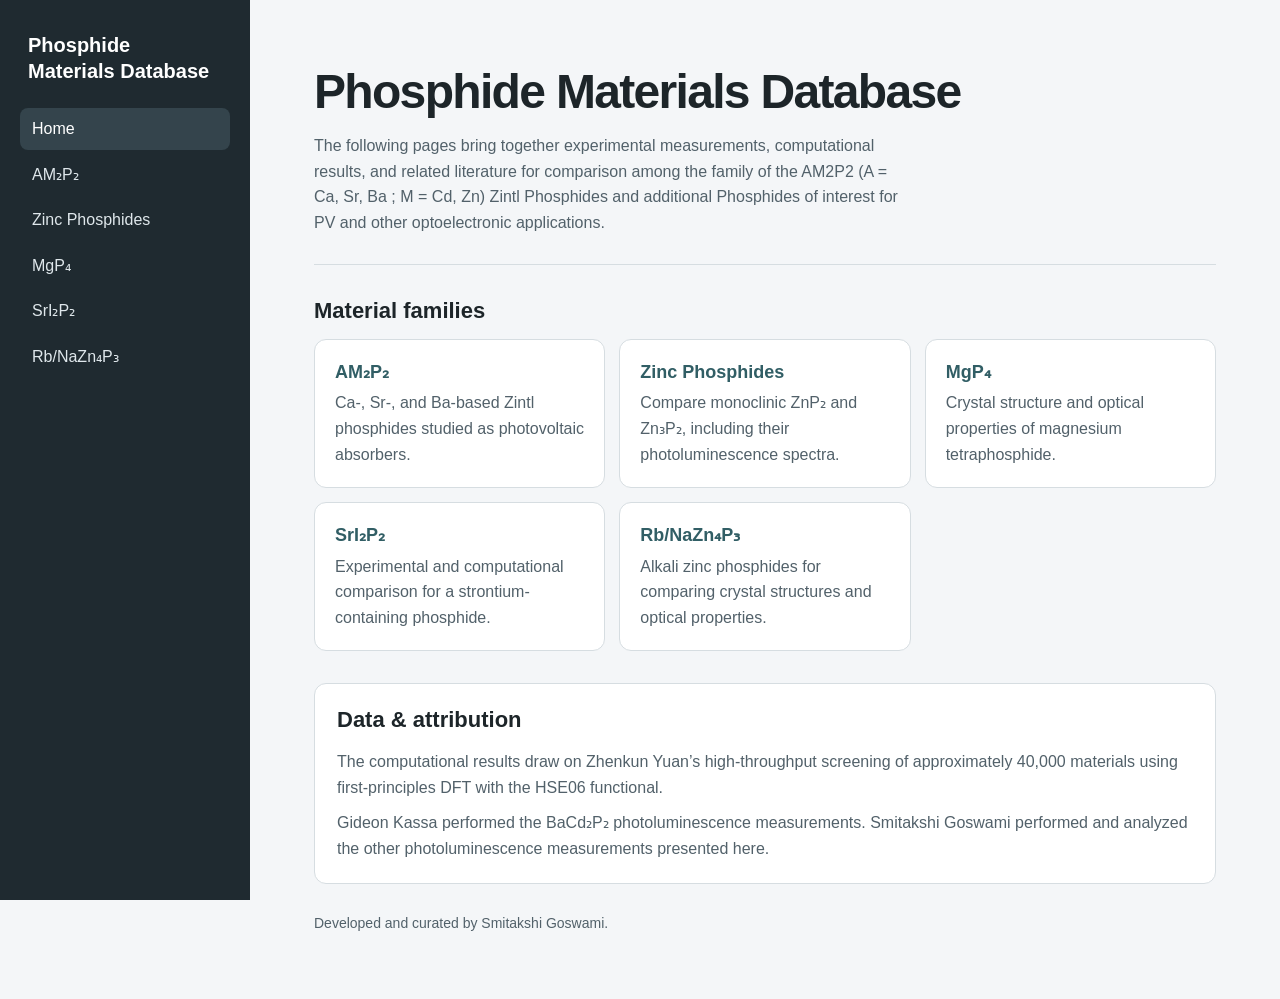
==== commit 651d4e5e: "Update index.html" ====
--- a/index.html
+++ b/index.html
@@ -215,10 +215,8 @@
       <header class="hero">
         <h1>Phosphide Materials Database</h1>
         <p>
-          Compare crystal structures, band gaps, and photoluminescence across
-          phosphide semiconductors studied for photovoltaic and optoelectronic
-          applications. Material pages bring together experimental measurements,
-          computational results, and related literature.
+           The following pages bring together experimental measurements,
+          computational results, and related literature for comparison among the family of the AM2P2 (A = Ca, Sr, Ba ; M = Cd, Zn) Zintl Phosphides and additional Phosphides of interest for PV and other optoelectronic applications. 
         </p>
       </header>
 
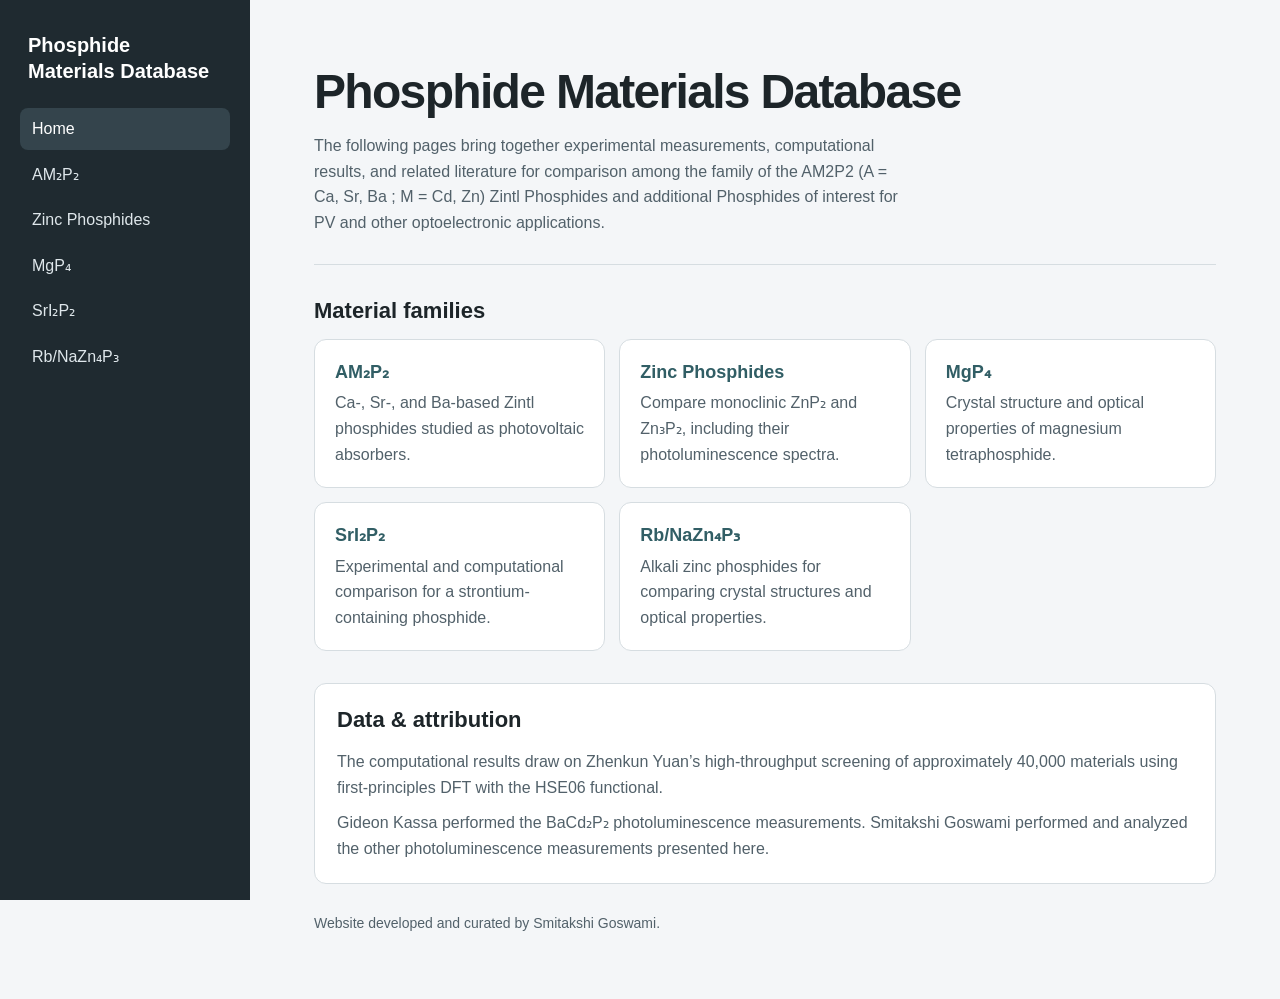
==== commit 29bc2551: "Update index.html" ====
--- a/index.html
+++ b/index.html
@@ -268,7 +268,7 @@
       </section>
 
       <footer class="site-footer">
-        Developed and curated by Smitakshi Goswami.
+      Website developed and curated by Smitakshi Goswami.
       </footer>
     </main>
   </div>
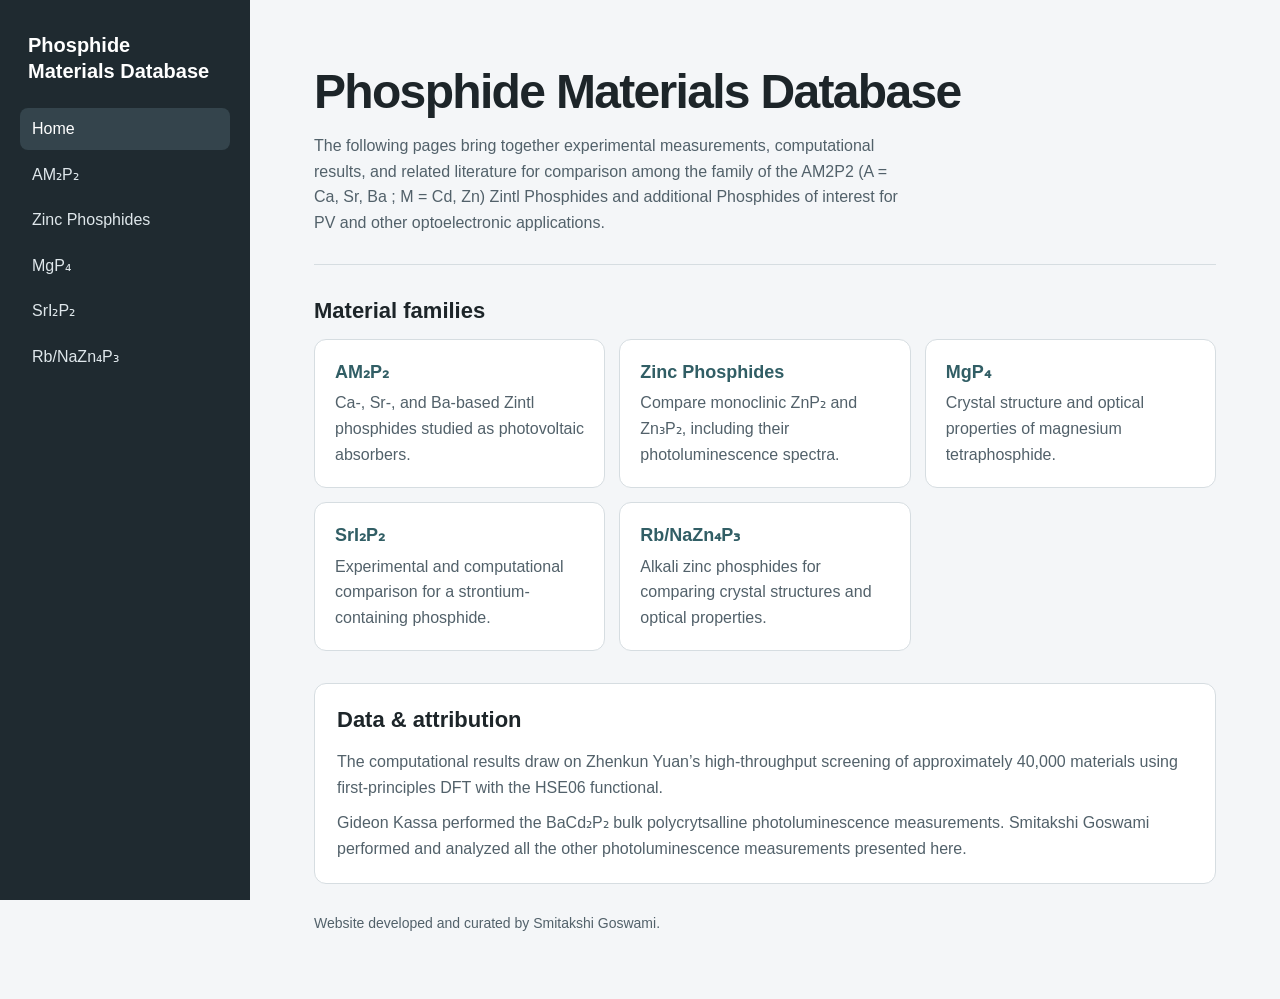
==== commit d6c06ce2: "Update index.html" ====
--- a/index.html
+++ b/index.html
@@ -261,8 +261,8 @@
         </p>
 
         <p>
-          Gideon Kassa performed the BaCd₂P₂ photoluminescence measurements.
-          Smitakshi Goswami performed and analyzed the other photoluminescence
+          Gideon Kassa performed the BaCd₂P₂ bulk polycrytsalline photoluminescence measurements.
+          Smitakshi Goswami performed and analyzed all the other photoluminescence
           measurements presented here.
         </p>
       </section>
